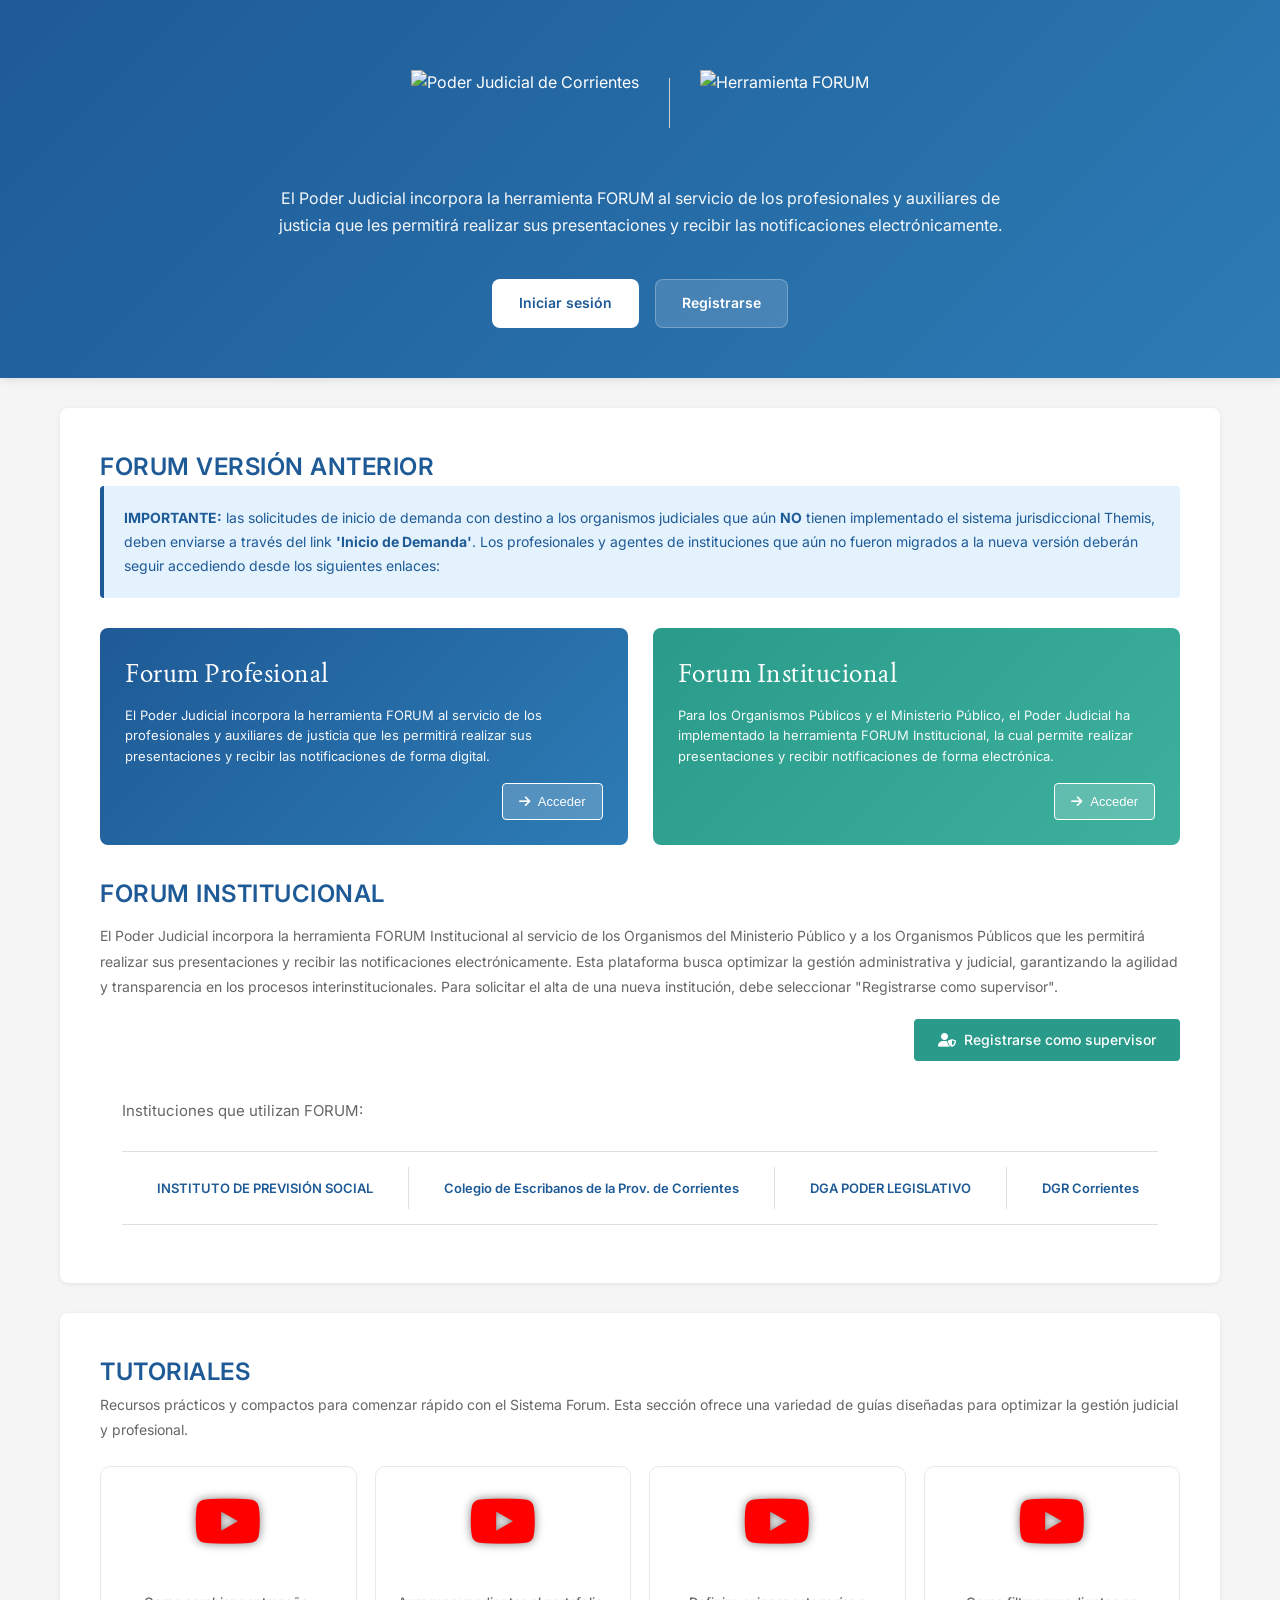
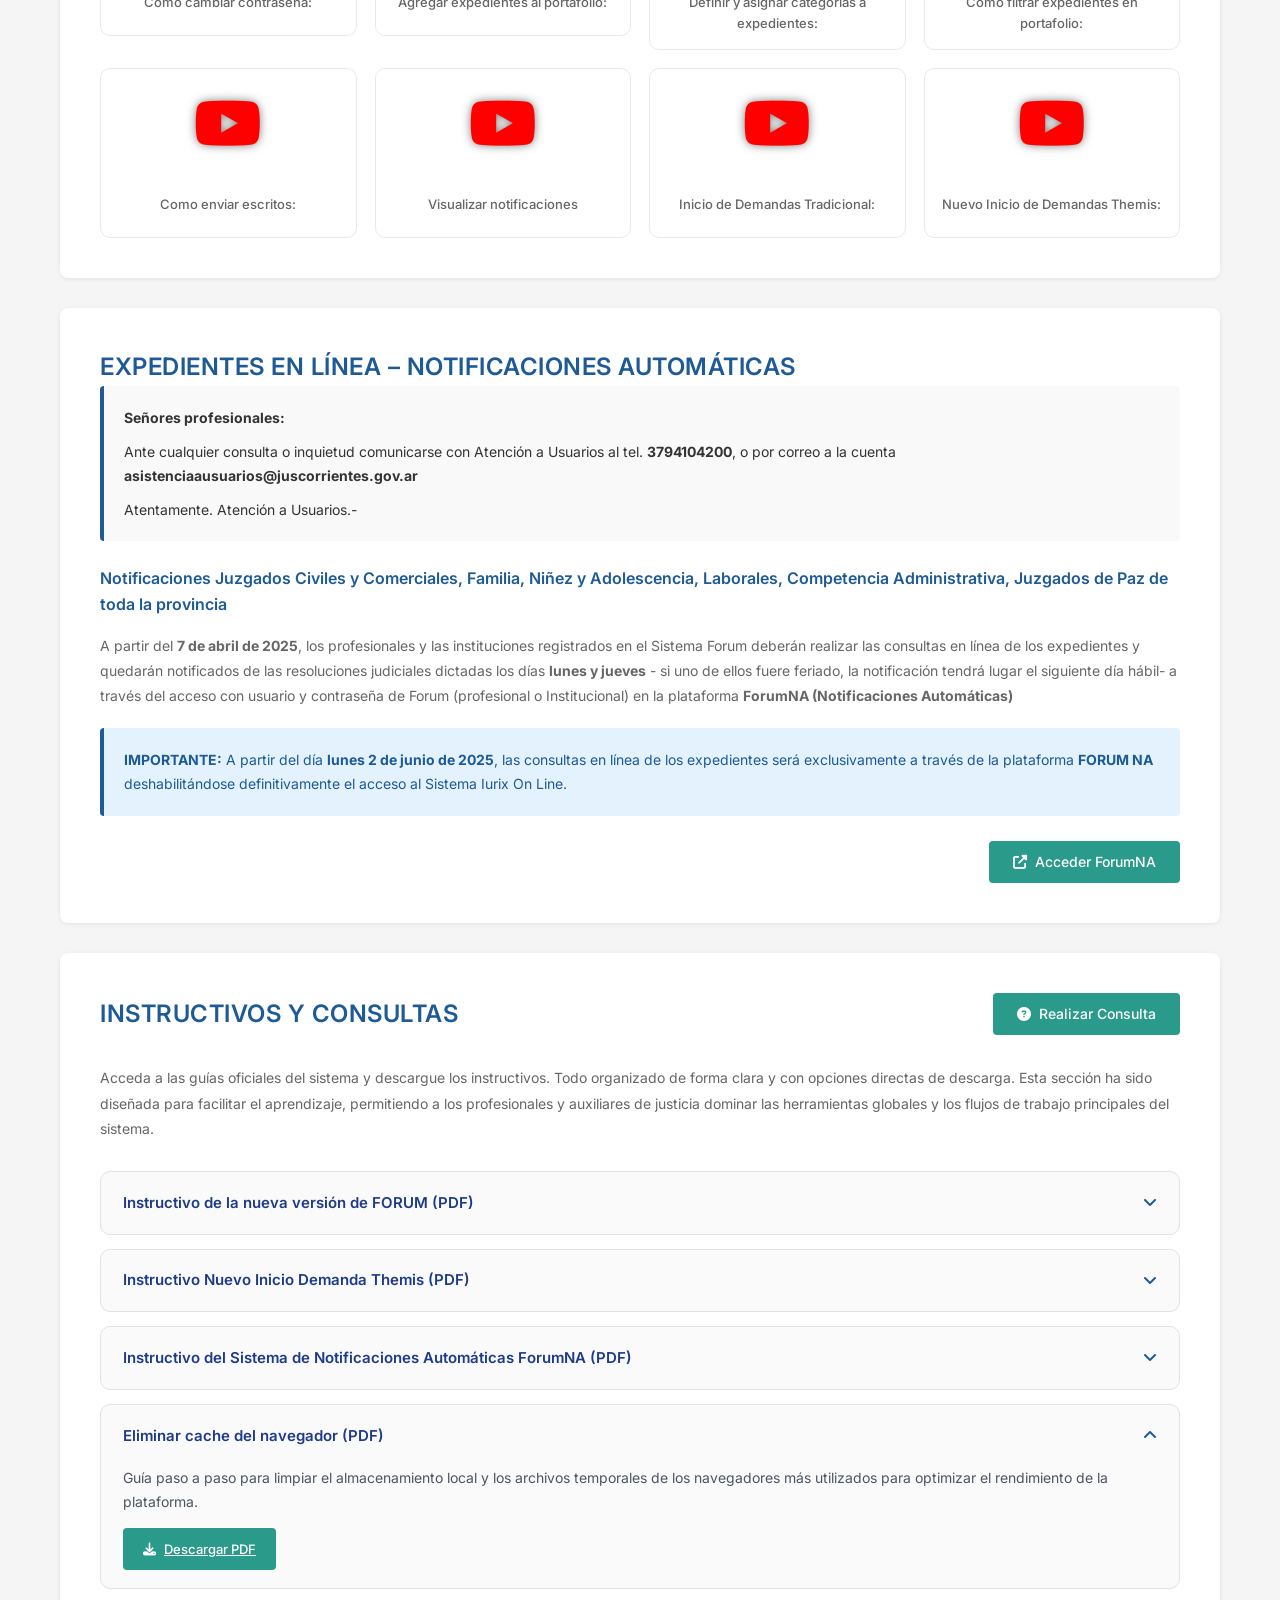
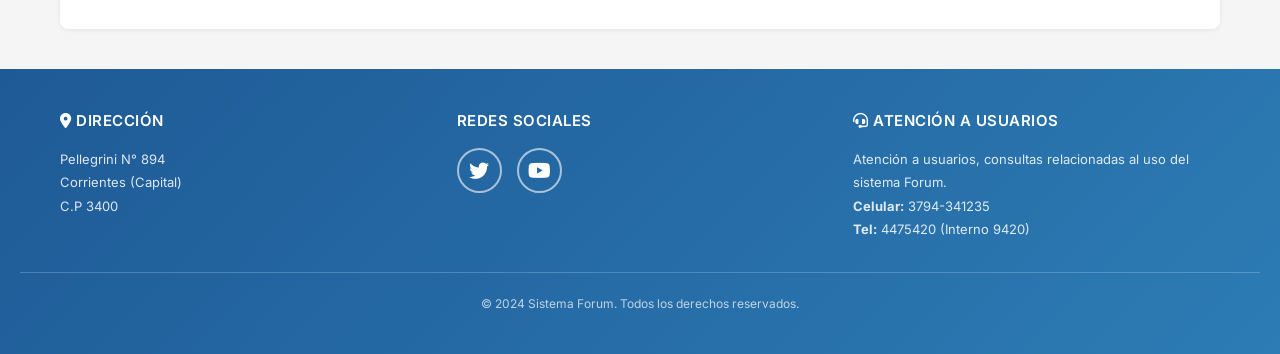
==== sistema_forum.html @ 30502537 "Add files via upload" ====
<!doctype html>
<html lang="es">
  <head>
    <meta charset="UTF-8" />
    <meta name="viewport" content="width=device-width, initial-scale=1.0" />
    <title>Sistema Forum</title>
    
    <!-- FAVICON - Agrega esta línea -->
    <link rel="icon" type="image/x-icon" target="_blank" href="https://images.seeklogo.com/logo-png/4/1/escudo-de-corrientes-logo-png_seeklogo-48926.png?v=1954885437480782368" />
    
    <link
      rel="stylesheet"
      href="https://cdnjs.cloudflare.com/ajax/libs/font-awesome/6.4.0/css/all.min.css"
    />
    <link rel="stylesheet" href="styles.css" />
  </head>
  <body>
    <header>
    <div class="header-logos">
      <img src="LogoIconText.png" alt="Poder Judicial de Corrientes" />
      
      <div class="logo-divider"></div>
      
      <img src="image-removebg-preview.png" alt="Herramienta FORUM" />
    </div>

    <div class="header-description-container">
      <p>
        El Poder Judicial incorpora la herramienta FORUM al servicio de los profesionales 
        y auxiliares de justicia que les permitirá realizar sus presentaciones y recibir 
        las notificaciones electrónicamente.
      </p>
    </div>

    <div class="hero-actions">
      <a target="_blank" href="https://forumbeta.juscorrientes.gov.ar/com.forum.wplogin" class="btn btn-hero">
        Iniciar sesión
      </a>
      <a target="_blank" href="https://forum.juscorrientes.gov.ar/servlet/com.forum.profesional?INS,0" class="btn btn-secondary">
        Registrarse
      </a>
    </div>
  </header>

    <div class="container">
      
      <section>
        <h2 class="body-title">Forum versión anterior</h2>

        <div class="info-box info-box-info">
          <p>
            <strong>IMPORTANTE:</strong> las solicitudes de inicio de demanda con destino a los organismos judiciales que aún <strong>NO</strong> tienen implementado el sistema jurisdiccional Themis, deben enviarse a través del link <strong>'Inicio de Demanda'</strong>. Los profesionales y agentes de instituciones que aún no fueron migrados a la nueva versión deberán seguir accediendo desde los siguientes enlaces:
          </p>
        </div>

        <div class="forums-container">
          <div class="forum-card profesional">
            <h3>Forum Profesional</h3>
            <p>
              El Poder Judicial incorpora la herramienta FORUM al servicio de los profesionales y auxiliares de justicia que les permitirá realizar sus presentaciones y recibir las notificaciones de forma digital.
            </p>
            <button class="forum-card-button">
              <a href="https://forum.juscorrientes.gov.ar/home/index.jsp" target="_blank"><i class="fas fa-arrow-right"></i> Acceder</a>
            </button>
          </div>
          <div class="forum-card institucional">
            <h3>Forum Institucional</h3>
            <p>
              Para los Organismos Públicos y el Ministerio Público, el Poder Judicial ha implementado la herramienta FORUM Institucional, la cual permite realizar presentaciones y recibir notificaciones de forma electrónica.</p>
            <button class="forum-card-button">
              <a href="https://forum.juscorrientes.gov.ar/home/indexAgente.jsp" target="_blank"><i class="fas fa-arrow-right"></i> Acceder</a>
            </button>
          </div>
        </div>

        <div class="section-header">
          <h2 class="body-title">Forum Institucional</h2>
        </div>
        <p>
          El Poder Judicial incorpora la herramienta FORUM Institucional al servicio de los Organismos del Ministerio Público y a los Organismos Públicos que les permitirá realizar sus presentaciones y recibir las notificaciones electrónicamente. Esta plataforma busca optimizar la gestión administrativa y judicial, garantizando la agilidad y transparencia en los procesos interinstitucionales. Para solicitar el alta de una nueva institución, debe seleccionar "Registrarse como supervisor".
        </p>
        <div class="section-actions">
          <a target="_blank" href="https://app.smartsheet.com/b/form/019d912f23777d698bb91f0e088ebc97" class="btn-action">
            <i class="fas fa-user-shield"></i> Registrarse como supervisor
          </a>
        </div>
        <div class="accordion">
          <div class="accordion-item-pasarella">
            <summary>Instituciones que utilizan FORUM: </summary>
          <div class="accordion-body">
              <div class="carousel-wrapper">
                <div class="carousel-track">
                  <div class="carousel-item">INSTITUTO DE PREVISIÓN SOCIAL</div>
                  <div class="carousel-item">Colegio de Escribanos de la Prov. de Corrientes</div>
                  <div class="carousel-item">DGA PODER LEGISLATIVO</div>
                  <div class="carousel-item">DGR Corrientes</div>
                  <div class="carousel-item">FISCALIA DE ESTADO de la Prov. de Corrientes</div>
                  <div class="carousel-item">Dirección de Protección de Niñez y Adolescencia</div>
                  <div class="carousel-item">FISCALIA DE ESTADO Corrientes AMPARO</div>
                  <div class="carousel-item">FISCALIA DE ESTADO Corrientes CIVIL</div>
                  <div class="carousel-item">FISCALIA DE ESTADO Corrientes CONTENCIOSO</div>
                  <div class="carousel-item">BBVA ARGENTINA SA</div>
                  <div class="carousel-item">INSTITUTO DE PREVISIÓN SOCIAL</div>
                  <div class="carousel-item">Colegio de Escribanos de la Prov. de Corrientes</div>
                  <div class="carousel-item">DGA PODER LEGISLATIVO</div>
                  <div class="carousel-item">DGR Corrientes</div>
                  <div class="carousel-item">FISCALIA DE ESTADO de la Prov. de Corrientes</div>
                  <div class="carousel-item">Dirección de Protección de Niñez y Adolescencia</div>
                  <div class="carousel-item">FISCALIA DE ESTADO Corrientes AMPARO</div>
                  <div class="carousel-item">FISCALIA DE ESTADO Corrientes CIVIL</div>
                  <div class="carousel-item">FISCALIA DE ESTADO Corrientes CONTENCIOSO</div>
                  <div class="carousel-item">BBVA ARGENTINA SA</div>
                </div>
              </div>
            </div>
          </div>
        </div>
      </section>

      <section>
        <h2 class="tutorials-title">Tutoriales</h2>
        <p>
          Recursos prácticos y compactos para comenzar rápido con el Sistema Forum. Esta sección ofrece una variedad de guías diseñadas para optimizar la gestión judicial y profesional.
        
        </p>

        <div class="tutorials-container">
          <a href="https://www.youtube.com/watch?v=Wt5XEVZevy8" target="_blank">
            <div class="tutorial-card">
              <div class="tutorial-thumbnail" style="background-image: url('https://img.youtube.com/vi/Wt5XEVZevy8/maxresdefault.jpg');">
                <i class="fab fa-youtube youtube-icon"></i>
              </div>
              <div class="tutorial-content">
                <p>Como cambiar contraseña:</p>
              </div>
            </div>
          </a>
          <a href="https://www.youtube.com/watch?v=kOoavoMvLQ0" target="_blank">
            <div class="tutorial-card">
              <div class="tutorial-thumbnail" style="background-image: url('https://img.youtube.com/vi/kOoavoMvLQ0/maxresdefault.jpg');">
                <i class="fab fa-youtube youtube-icon"></i>
              </div>
              <div class="tutorial-content">
                <p>Agregar expedientes al portafolio:</p>
              </div>
            </div>
          </a>
          <a href="https://www.youtube.com/watch?v=_enFggCWoHg" target="_blank">
            <div class="tutorial-card">
              <div class="tutorial-thumbnail" style="background-image: url('https://img.youtube.com/vi/_enFggCWoHg/maxresdefault.jpg');">
                <i class="fab fa-youtube youtube-icon"></i>
              </div>
              <div class="tutorial-content">
                <p>Definir y asignar categorías a expedientes:</p>
              </div>
            </div>
          </a>
          <a href="https://www.youtube.com/watch?v=E7Jip20YhhE" target="_blank">
            <div class="tutorial-card">
              <div class="tutorial-thumbnail" style="background-image: url('https://img.youtube.com/vi/E7Jip20YhhE/maxresdefault.jpg');">
                <i class="fab fa-youtube youtube-icon"></i>
              </div>
              <div class="tutorial-content">
                <p>Como filtrar expedientes en portafolio:</p>
              </div>
            </div>
          </a>
          <a href="https://www.youtube.com/watch?v=qUJnKOvP3vM" target="_blank">
            <div class="tutorial-card">
              <div class="tutorial-thumbnail" style="background-image: url('https://img.youtube.com/vi/qUJnKOvP3vM/maxresdefault.jpg');">
                <i class="fab fa-youtube youtube-icon"></i>
              </div>
              <div class="tutorial-content">
                <p>Como enviar escritos:</p>
              </div>
            </div>
          </a>
          <a href="https://www.youtube.com/watch?v=ZItbk8GSvBw" target="_blank">
            <div class="tutorial-card">
              <div class="tutorial-thumbnail" style="background-image: url('https://img.youtube.com/vi/ZItbk8GSvBw/maxresdefault.jpg');">
                <i class="fab fa-youtube youtube-icon"></i>
              </div>
              <div class="tutorial-content">
                <p>Visualizar notificaciones</p>
              </div>
            </div>
          </a>
          <a href="https://www.youtube.com/watch?v=luWfJ9dxgf0" target="_blank">
            <div class="tutorial-card">
              <div class="tutorial-thumbnail" style="background-image: url('https://img.youtube.com/vi/luWfJ9dxgf0/maxresdefault.jpg');">
                <i class="fab fa-youtube youtube-icon"></i>
              </div>
              <div class="tutorial-content">
                <p>Inicio de Demandas Tradicional:</p>
              </div>
            </div>
          </a>
          <a href="https://www.youtube.com/watch?v=nAm33Uuue8k" target="_blank">
            <div class="tutorial-card">
              <div class="tutorial-thumbnail" style="background-image: url('https://img.youtube.com/vi/nAm33Uuue8k/maxresdefault.jpg');">
                <i class="fab fa-youtube youtube-icon"></i>
              </div>
              <div class="tutorial-content">
                <p>Nuevo Inicio de Demandas Themis:</p>
              </div>
            </div>
          </a>
        </div>
      </section>

      <section>
        <h2 class="tutorials-title">Expedientes en línea – Notificaciones Automáticas</h2>
        
        <div class="info-box info-box-primary">
          <p class="info-box-label"><strong>Señores profesionales:</strong></p>
          <p>
            Ante cualquier consulta o inquietud comunicarse con Atención a Usuarios al tel. <strong>3794104200</strong>, o por correo a la cuenta <strong>asistenciaausuarios@juscorrientes.gov.ar</strong>
          </p>
          <p class="info-box-closing">Atentamente. Atención a Usuarios.-</p>
        </div>

        <h3 class="section-subtitle">
          Notificaciones Juzgados Civiles y Comerciales, Familia, Niñez y Adolescencia, Laborales, Competencia Administrativa, Juzgados de Paz de toda la provincia
        </h3>

        <p>
          A partir del <strong>7 de abril de 2025</strong>, los profesionales y las instituciones registrados en el Sistema Forum deberán realizar las consultas en línea de los expedientes y quedarán notificados de las resoluciones judiciales dictadas los días <strong>lunes y jueves</strong> - si uno de ellos fuere feriado, la notificación tendrá lugar el siguiente día hábil- a través del acceso con usuario y contraseña de Forum (profesional o Institucional) en la plataforma <strong>ForumNA (Notificaciones Automáticas)</strong> 
        </p>

        <div class="info-box info-box-info">
          <p>
            <strong>IMPORTANTE:</strong> A partir del día <strong>lunes 2 de junio de 2025</strong>, las consultas en línea de los expedientes será exclusivamente a través de la plataforma <strong>FORUM NA</strong> deshabilitándose definitivamente el acceso al Sistema Iurix On Line.
          </p>
        </div>

        <div class="section-actions">
          <a href="https://forumna.juscorrientes.gov.ar/com.forumna.login" target="_blank" class="btn-action">
            <i class="fas fa-external-link-alt"></i> Acceder ForumNA
          </a>
        </div>
      </section>

      <div class="instructivos-section">
        <div class="instructivos-header">
          <h2>Instructivos y Consultas</h2>
          <a target="_blank" href="https://forum.juscorrientes.gov.ar/servlet/com.forum.wpasistenciaforum?INS,0" class="btn-action">
            <i class="fas fa-question-circle"></i> Realizar Consulta
          </a>
        </div>
        <p>
          Acceda a las guías oficiales del sistema y descargue los instructivos. Todo organizado de forma clara y con opciones directas de descarga. Esta sección ha sido diseñada para facilitar el aprendizaje, permitiendo a los profesionales y auxiliares de justicia dominar las herramientas globales y los flujos de trabajo principales del sistema.
        </p>

        <div class="accordion">

          
          <details class="accordion-item">
            <summary>Instructivo de la nueva versión de FORUM (PDF)</summary>
            <div class="accordion-body">
              <p>
                Manual general de la versión 4 del sistema. Detalla las herramientas globales, 
                configuraciones de los módulos y flujos de trabajo principales.
              </p>
              <a href="https://www.juscorrientes.gov.ar/wp-content/uploads/forum/pdf/2026/Instructivo_FORUM_v4.pdf" class="btn-download" download target="_blank">
                <i class="fas fa-download"></i> Descargar PDF
              </a>
            </div>
          </details>
          
          <details class="accordion-item">
            <summary>Instructivo Nuevo Inicio Demanda Themis (PDF)</summary>
            <div class="accordion-body">
              <p>
                Protocolo obligatorio para la carga del nuevo proceso de inicio de demandas 
                dentro de la integración con el ecosistema judicial Themis.
              </p>
              <a href="https://www.juscorrientes.gov.ar/wp-content/uploads/forum/pdf/2026/Instructivo_Nuevo_Inicio_Demanda_Themis.pdf" class="btn-download" download target="_blank">
                <i class="fas fa-download"></i> Descargar PDF
              </a>
            </div>
          </details>

          <details class="accordion-item">
            <summary>Instructivo del Sistema de Notificaciones Automáticas ForumNA (PDF)</summary>
            <div class="accordion-body">
              <p>
                El documento presenta ForumNA, una nueva plataforma del Poder Judicial de Corrientes diseñada para automatizar las notificaciones judiciales. Su objetivo principal es optimizar la gestión y el seguimiento de estos procesos, garantizando mayor eficiencia, trazabilidad y accesibilidad para todos los involucrados.
              </p>
              <a href="https://www.juscorrientes.gov.ar/wp-content/uploads/notificaciones/Instructivo-ForumNA.pdf" class="btn-download" download target="_blank">
                <i class="fas fa-download"></i> Descargar PDF
              </a>
            </div>
          </details>

          <details class="accordion-item" open>
            <summary>Eliminar cache del navegador (PDF)</summary>
            <div class="accordion-body">
              <p>
                Guía paso a paso para limpiar el almacenamiento local y los archivos temporales 
                de los navegadores más utilizados para optimizar el rendimiento de la plataforma.
              </p>
              <a href="https://www.juscorrientes.gov.ar/wp-content/uploads/forum/pdf/2023/Eliminar_Cache_del_navegador.pdf" class="btn-download" download target="_blank">
                <i class="fas fa-download"></i> Descargar PDF
              </a>
            </div>
          </details>
        </div>
      </div>
    </div>

     <footer>
      <div class="container">
        <div>
          <h3><i class="fas fa-map-marker-alt"></i> DIRECCIÓN</h3>
          <p>
            Pellegrini N° 894<br>
            Corrientes (Capital)<br>
            C.P 3400
          </p>
        </div>
        <div>
          <h3>REDES SOCIALES</h3>
          <div style="display: flex; gap: 15px; margin-top: 10px;">
            <a href="https://x.com/juscorrientes" target="_blank" style="display: inline-flex; align-items: center; justify-content: center; width: 45px; height: 45px; border: 2px solid rgba(255,255,255,0.6); border-radius: 50%; color: white; font-size: 20px; transition: all 0.3s;">
             <i class="fab fa-twitter"></i>
            </a>
            <a href="https://www.youtube.com/channel/UCG4guav0FZ1f9ykskVJ81sw" target="_blank" style="display: inline-flex; align-items: center; justify-content: center; width: 45px; height: 45px; border: 2px solid rgba(255,255,255,0.6); border-radius: 50%; color: white; font-size: 20px; transition: all 0.3s;">
              <i class="fab fa-youtube"></i>
            </a>
          </div>
        </div>
        <div>
          <h3><i class="fas fa-headset"></i> ATENCIÓN A USUARIOS</h3>
          <p>
            Atención a usuarios, consultas relacionadas al uso del sistema Forum.<br>
            <strong>Celular:</strong> 3794-341235<br>
            <strong>Tel:</strong> 4475420 (Interno 9420)
          </p>
        </div>
      </div>
      <div class="divider"></div>
      <p class="bottom-text">
        &copy; 2024 Sistema Forum. Todos los derechos reservados.
      </p>
    </footer>
    
  </body>
</html>
---- styles.css ----
@import url('https://fonts.googleapis.com/css2?family=Joan&display=swap');
@import url('https://fonts.googleapis.com/css2?family=Inter:wght@400;500;600&display=swap');

/* Base y Reset */
* {
  margin: 0;
  padding: 0;
  box-sizing: border-box;
}

body {
  font-family: "Inter", -apple-system, BlinkMacSystemFont, "Segoe UI", Roboto, "Helvetica Neue", Arial, sans-serif;
  background-color: #f5f5f5;
  color: #333;
  line-height: 1.6;
}

header {
  background: linear-gradient(135deg, #1e5a96 0%, #2d7cb5 100%);
  color: white;
  padding: 50px 20px; 
  text-align: center;
  box-shadow: 0 2px 8px rgba(0, 0, 0, 0.1);
  position: relative;
  display: flex;
  flex-direction: column;
  align-items: center; 
  gap: 30px; 
}

/* Contenedor blanco para agrupar y destacar los logos */
.header-logos {
  padding: 20px 40px;
  border-radius: 4px;
  display: inline-flex;
  align-items: center;
  justify-content: center;
  gap: 30px;
  max-width: 100%;
}

/* Control estricto de dimensiones para las dos imágenes */
.header-logos img {
  height: 65px; 
  width: auto;
  object-fit: contain;
}

/* Línea divisoria central entre imágenes basada en tu diseño */
.logo-divider {
  width: 1px;
  height: 50px;
  background-color: #cccccc;
}

/* Delimitador de ancho para optimizar la lectura del párrafo descriptivo */
.header-description-container {
  max-width: 800px; 
  width: 100%;
  margin: 0 auto;
}

header p {
  font-family: "Inter", sans-serif;
  font-size: 16px; 
  color: rgba(255, 255, 255, 0.95);
  line-height: 1.7;
  text-wrap: balance; 
}

/* Contenedor de botones del llamado a la acción */
.hero-actions {
  display: flex;
  justify-content: center;
  flex-wrap: wrap;
  gap: 16px;
  margin-top: 10px;
}

/* Botones Base */
.btn {
  display: inline-flex;
  align-items: center;
  justify-content: center;
  padding: 12px 26px;
  font-weight: 600;
  border-radius: 8px;
  text-decoration: none;
  transition: all 0.2s ease;
  font-size: 14px;
  border: 1px solid transparent;
}

.btn-hero {
  background: #ffffff;
  color: #1e5a96;
  border-color: rgba(255, 255, 255, 0.5);
}

.btn-hero:hover {
  background: rgba(255, 255, 255, 0.95);
  transform: translateY(-1px);
}

.btn-secondary {
  background: rgba(255, 255, 255, 0.15);
  color: white;
  border-color: rgba(255, 255, 255, 0.25);
}

.btn-secondary:hover {
  background: rgba(255, 255, 255, 0.3);
  transform: translateY(-1px);
}

.btn-action {
  background: #2a9b8a;
  color: white;
  padding: 10px 24px;
  border: none;
  border-radius: 4px;
  cursor: pointer;
  font-weight: 500;
  font-size: 14px;
  transition: background 0.3s;
  text-decoration: none;
  display: inline-flex;
  align-items: center;
  gap: 8px;
}

section > .btn-action {
  display: block;
  text-align: right;
  margin-top: 15px;
}

/* Info Boxes */
.info-box {
  padding: 20px;
  border-left: 4px solid;
  margin-bottom: 25px;
  border-radius: 4px;
}

.info-box p {
  margin-bottom: 10px;
  font-size: 14px;
  line-height: 1.7;
}

.info-box p:last-child {
  margin-bottom: 0;
}

.info-box-primary {
  background-color: #f9f9f9;
  border-left-color: #1e5a96;
  color: #333;
}

.info-box-warning {
  background-color: #fff3cd;
  border-left-color: #ff9800;
  color: #333;
}

.info-box-info {
  background-color: #e3f2fd;
  border-left-color: #1e5a96;
  color: #1e5a96;
}

.info-box-label {
  margin-bottom: 10px;
}

.info-box-closing {
  margin-bottom: 0;
}

.section-subtitle {
  color: #1e5a96;
  font-size: 16px;
  font-weight: 600;
  margin-bottom: 15px;
  font-family: "Inter", sans-serif;
}

.section-link {
  margin-bottom: 20px;
}

.section-link a {
  color: #1e5a96;
  text-decoration: none;
  font-weight: 600;
  font-size: 14px;
}

.section-link a:hover {
  text-decoration: underline;
}

.section-actions {
  text-align: right;
  margin-top: 20px;
}

.old-version-title {
  color: #1e5a96;
  font-size: 18px;
  font-weight: 600;
  margin-bottom: 20px;
  margin-top: 30px;
  font-family: "Inter", sans-serif;
}

/* Tutorial Links */
.tutorials-container a {
  text-decoration: none;
  color: inherit;
}

.btn-action:hover {
  background: #229073;
}

.btn-download {
  background: #2a9b8a;
  color: white;
  padding: 10px 20px;
  border: none;
  border-radius: 4px;
  cursor: pointer;
  font-weight: 500;
  font-size: 13px;
  transition: background 0.3s;
  display: inline-flex;
  align-items: center;
  gap: 8px;
  align-self: flex-start;
}

.btn-download:hover {
  background: #229073;
}

/* Contenedores y Secciones */
.container {
  max-width: 1200px;
  margin: 0 auto;
  padding: 0 20px;
}

section {
  background: white;
  margin: 30px auto;
  padding: 40px;
  border-radius: 8px;
  box-shadow: 0 1px 4px rgba(0, 0, 0, 0.08);
}

.section-header {
  display: flex;
  justify-content: space-between;
  align-items: center;
  margin-bottom: 10px;
}

section h2 {
  font-family: "Joan", serif;
  font-size: 24px;
  font-weight: 600;
  color: #1e5a96;
  text-transform: uppercase;
  letter-spacing: 0.5px;
}

.tutorials-title,
.body-title {
  font-family: "Inter", sans-serif !important;
}

section > p:first-of-type,
section > p {
  color: #666;
  margin-bottom: 20px;
  font-size: 14px;
  line-height: 1.8;
  font-family: "Inter", sans-serif;
}

/* Tarjetas de Foros */
.forums-container {
  display: grid;
  grid-template-columns: repeat(auto-fit, minmax(280px, 1fr));
  gap: 25px;
  margin-top: 30px;
  margin-bottom: 30px;
}

.forum-card {
  padding: 25px;
  border-radius: 8px;
  color: white;
  display: flex;
  flex-direction: column;
  transition: transform 0.3s, box-shadow 0.3s;
}

.forum-card:hover {
  transform: translateY(-4px);
  box-shadow: 0 8px 16px rgba(0, 0, 0, 0.15);
}

.forum-card.profesional {
  background: linear-gradient(135deg, #1e5a96 0%, #2d7cb5 100%);
}

.forum-card.institucional {
  background: linear-gradient(135deg, #2a9b8a 0%, #3db09e 100%);
}

.forum-card h3 {
  font-family: "Joan", serif;
  font-size: 25px;         /* Subido ligeramente a 20px para compensar la pérdida de grosor */
  font-weight: 550;        /* Reducido de 600 a 400 para que la letra se vea más fina y ligera */
  letter-spacing: 0.5px;   /* Añadido espacio entre letras para darle el toque elegante y separado */
  margin-bottom: 12px;
}

.forum-card p {
  font-size: 13px;
  line-height: 1.6;
  opacity: 0.95;
  flex-grow: 1;
  margin-bottom: 16px;
}

.forum-card-button {
  background: rgba(255, 255, 255, 0.2);
  border: 1.5px solid white;
  color: white;
  padding: 10px 16px;
  border-radius: 4px;
  cursor: pointer;
  font-weight: 500;
  font-size: 13px;
  transition: all 0.3s;
  align-self: flex-end;
  display: inline-flex;
  align-items: center;
  gap: 8px;
}

.forum-card-button a {
  color: white;
  text-decoration: none;
  display: flex;
  align-items: center;
  gap: 8px;
}

.forum-card-button:hover {
  background: rgba(255, 255, 255, 0.3);
}

/* Estructura del Acordeón */
.accordion {
  display: grid;
  gap: 14px;
  margin-top: 20px;
}

.accordion-item {
  background: lch(98.27% 0.01 296.81);
  border: 1px solid #dce3ea;
  border-radius: 10px;
  overflow: hidden;
}

.accordion-item-pasarella {
  background: #ffffffff;
  overflow: hidden;
}

.accordion-item-pasarella summary {
  list-style: none;
  cursor: pointer;
  padding: 18px 22px;
  display: flex;
  justify-content: space-between;
  align-items: center;
  font-weight: 400;
  color: #666;
  font-size: 15px;
  font-family: "Inter", sans-serif;
}

.accordion-item summary {
  list-style: none;
  cursor: pointer;
  padding: 18px 22px;
  display: flex;
  justify-content: space-between;
  align-items: center;
  font-weight: 600;
  color: #1e3a8a;
  font-size: 15px;
}


.accordion-item summary::after {
  content: "\f107";
  font-family: "Font Awesome 6 Free";
  font-weight: 900;
  font-size: 16px;
  color: #1e5a96;
}

.accordion-item[open] summary::after {
  content: "\f106";
}

.accordion-body {
  padding: 0 22px 18px;
  color: #4b5563;
  font-size: 14px;
  line-height: 1.7;
}

.accordion-body p {
  margin-bottom: 14px;
}

/* Carrusel de Organizaciones Autogestionado */
.carousel-wrapper {
  overflow: hidden;
  background: #ffffff;
  border-top: 1px solid #e0e0e0;
  border-bottom: 1px solid #e0e0e0;
  margin-top: 10px;
}

.carousel-track {
  display: flex;
  animation: scroll-left 40s linear infinite;
  width: max-content;
  padding: 15px 0;
}

.carousel-track:hover {
  animation-play-state: paused;
}

@keyframes scroll-left {
  0% {
    transform: translateX(0);
  }
  100% {
    transform: translateX(-50%);
  }
}

.carousel-item {
  flex-shrink: 0;
  width: max-content;
  display: flex;
  align-items: center;
  justify-content: center;
  padding: 10px 35px; 
  font-size: 13px;
  font-weight: 600;
  color: #1e5a96;
  border-right: 1px solid #e0e0e0;
  text-align: center;
  
}

/* Tutoriales */
.tutorials-container {
  display: grid;
  grid-template-columns: repeat(auto-fit, minmax(220px, 1fr));
  gap: 18px;
  margin-top: 24px;
}

.tutorial-card {
  background: #ffffff;
  border-radius: 10px;
  overflow: hidden;
  border: 1px solid #e6eaf0;
  transition: transform 0.25s, box-shadow 0.25s;
  cursor: pointer;
  position: relative;
  min-height: 170px;
}

.tutorial-card:hover {
  transform: translateY(-3px);
  box-shadow: 0 6px 15px rgba(0, 0, 0, 0.08);
}

.tutorial-thumbnail {
  width: 100%;
  height: 110px;
  background-size: cover;
  background-position: center;
  display: flex;
  align-items: center;
  justify-content: center;
  font-size: 42px;
  color: white;
  position: relative;
  overflow: hidden;
}

.tutorial-thumbnail::after {
  content: "";
  position: absolute;
  width: 60px;
  height: 60px;
  background: rgba(255, 255, 255, 0.3);
  border-radius: 50%;
  display: flex;
  align-items: center;
  justify-content: center;
  border: 3px solid white;
}

.tutorial-card:hover .tutorial-thumbnail::after {
  background: rgba(255, 255, 255, 0.5);
}

.play-icon {
  position: absolute;
  width: 60px;
  height: 60px;
  background: rgba(255, 255, 255, 0.3);
  border-radius: 50%;
  display: flex;
  align-items: center;
  justify-content: center;
  border: 3px solid white;
  font-size: 24px;
  color: white;
  transition: all 0.3s;
  z-index: 2;
}

.youtube-icon {
  position: absolute;
  font-size: 60px;
  color: #ff0000;
  text-shadow: 0 0 10px rgba(0, 0, 0, 0.5);
  transition: all 0.3s;
  z-index: 2;
}

.tutorial-card:hover .youtube-icon {
  transform: scale(1.2);
  text-shadow: 0 0 15px rgba(0, 0, 0, 0.7);
}

.tutorial-content {
  padding: 15px;
  text-align: center;
}

.tutorial-content p {
  font-size: 13px;
  color: #666;
  font-weight: 500;
}

/* Instructivos e Informacion de Descargas */
.instructivos-section {
  background: white;
  margin: 30px auto;
  padding: 40px;
  border-radius: 8px;
  box-shadow: 0 1px 4px rgba(0, 0, 0, 0.08);
}

.instructivos-header {
  display: flex;
  justify-content: space-between;
  align-items: center;
  margin-bottom: 30px;
}

.instructivos-header h2 {
  font-size: 24px;
  font-weight: 600;
  color: #1e5a96;
  text-transform: uppercase;
  letter-spacing: 0.5px;
}

.instructivos-section > p {
  color: #666;
  margin-bottom: 30px;
  font-size: 14px;
  line-height: 1.8;
}

/* Footer */
footer {
  background: linear-gradient(135deg, #1e5a96 0%, #2d7cb5 100%);
  color: white;
  padding: 40px 20px;
  text-align: center;
  margin-top: 40px;
}

footer .container {
  display: grid;
  grid-template-columns: repeat(auto-fit, minmax(200px, 1fr));
  gap: 30px;
  text-align: left;
  margin-bottom: 30px;
}

footer h3 {
  font-size: 15px;
  font-weight: 600;
  margin-bottom: 15px;
  text-transform: uppercase;
  letter-spacing: 0.5px;
}

footer p,
footer a {
  font-size: 13px;
  color: rgba(255, 255, 255, 0.85);
  text-decoration: none;
  line-height: 1.8;
}

footer a:hover {
  color: white;
}

footer .divider {
  width: 100%;
  height: 1px;
  background: rgba(255, 255, 255, 0.2);
  margin: 20px 0;
}

footer .bottom-text {
  font-size: 12px;
  color: rgba(255, 255, 255, 0.7);
}

/*Responsie*/
@media (max-width: 600px) {
  header {
    padding: 35px 15px;
    gap: 24px;
  }

  .header-logos {
    padding: 15px 25px;
    gap: 20px;
    flex-direction: column; /* Apila las imágenes verticalmente en pantallas muy pequeñas */
  }

  .logo-divider {
    width: 60px; /* Cambia a una línea horizontal si se apilan */
    height: 1px;
  }

  .header-logos img {
    height: 50px; /* Reduce sutilmente el tamaño de los logos en móviles */
  }

  header p {
    font-size: 14px;
  }
  
  .hero-actions {
    flex-direction: column;
    width: 100%;
    max-width: 300px;
  }
}



/* Responsive */
@media (max-width: 768px) {
  header h1 {
    font-size: 28px;
  }

  .btn-header {
    width: 100%;
  }

  section,
  .instructivos-section {
    padding: 25px;
    margin: 20px auto;
  }

  .section-header,
  .instructivos-header {
    flex-direction: column;
    align-items: flex-start;
    gap: 15px;
  }

  .forums-container {
    grid-template-columns: 1fr;
  }

  .tutorials-container {
    grid-template-columns: repeat(2, 1fr);
  }

  .carousel-item {
    width: 200px;
    padding: 8px 12px;
  }
  
}
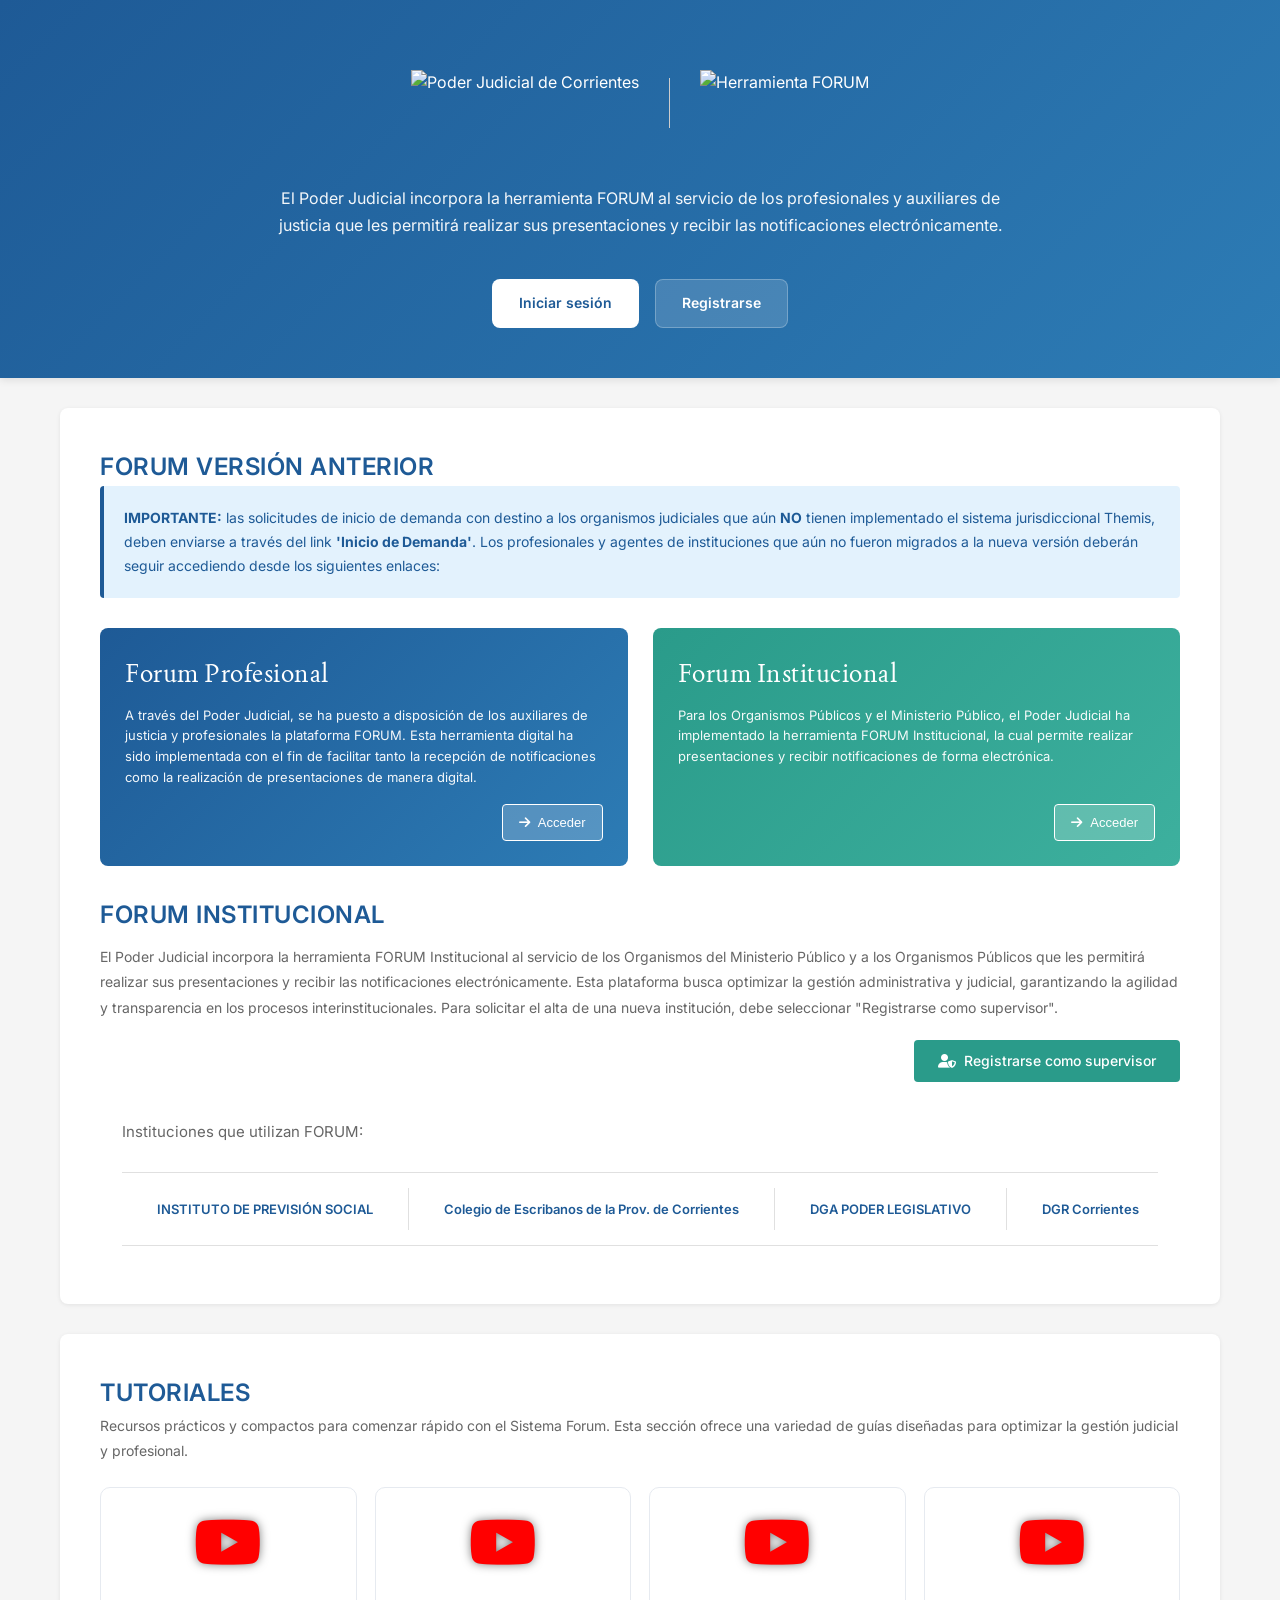
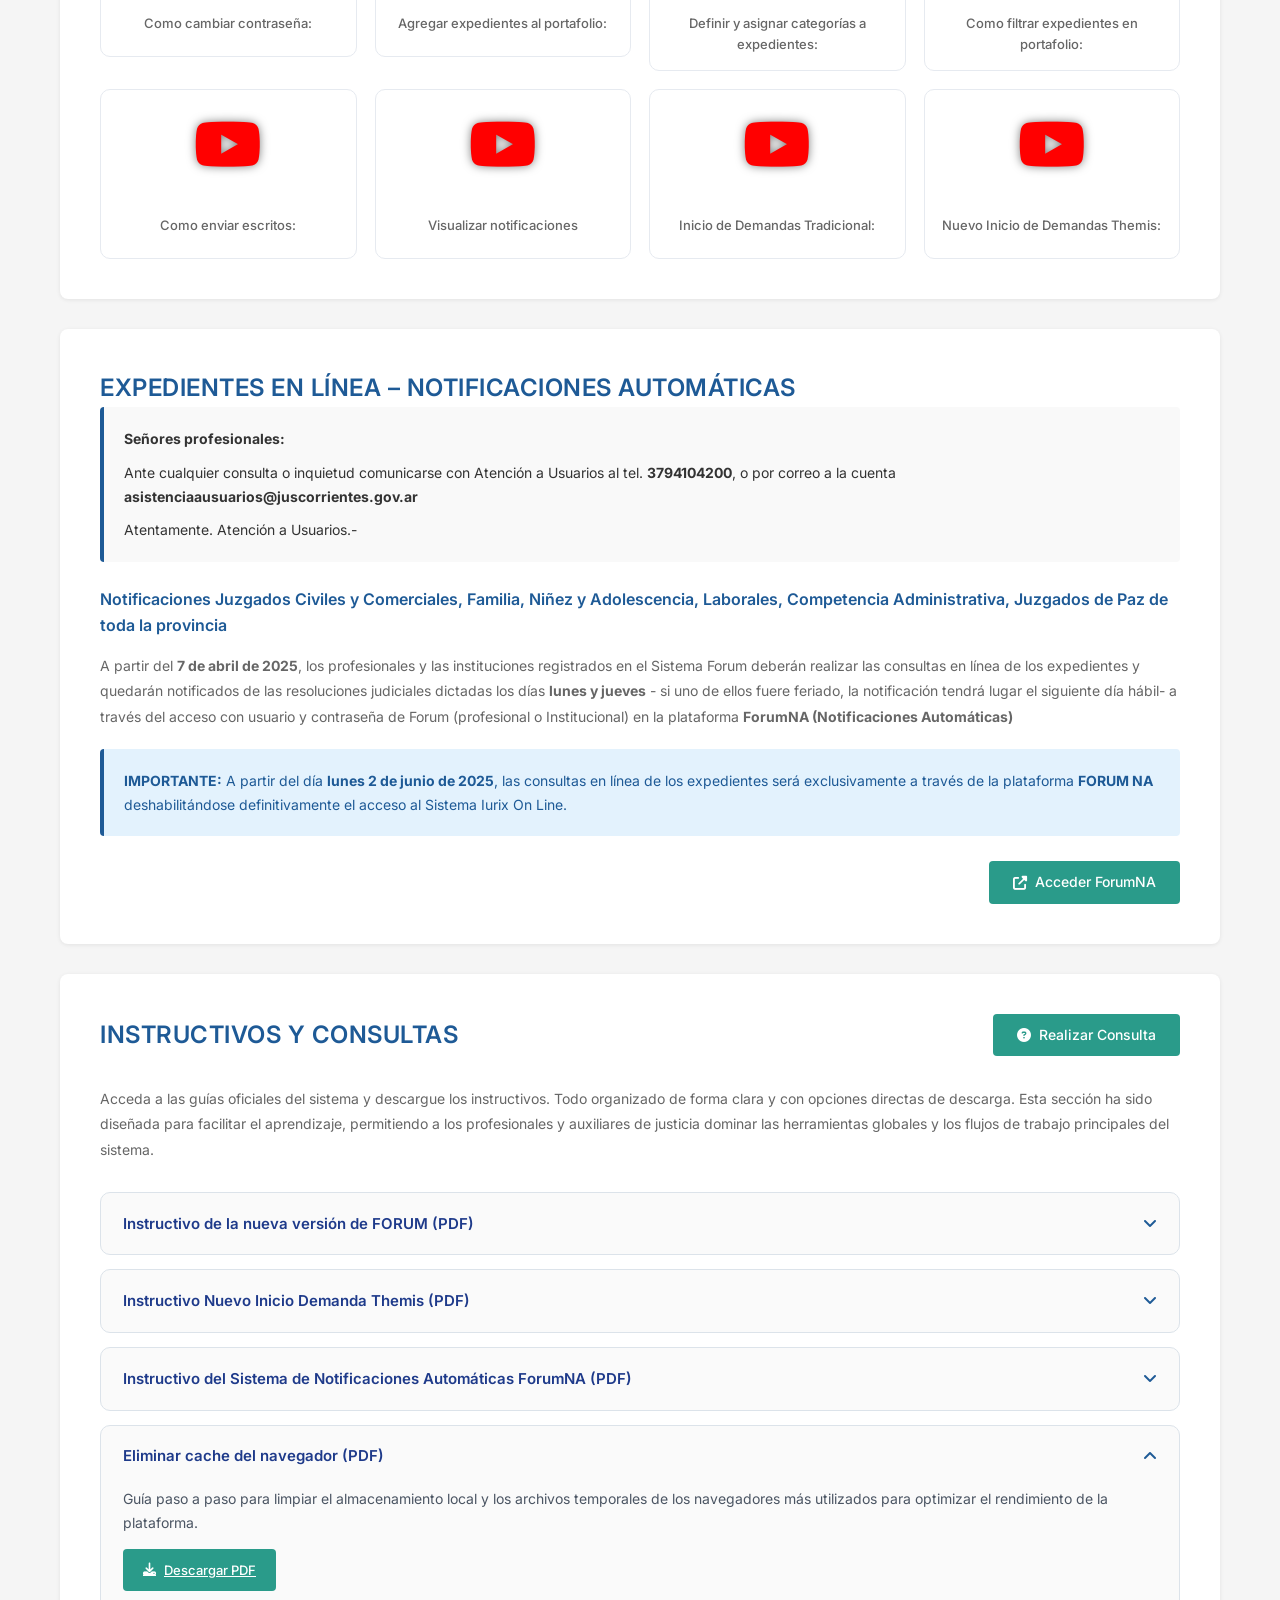
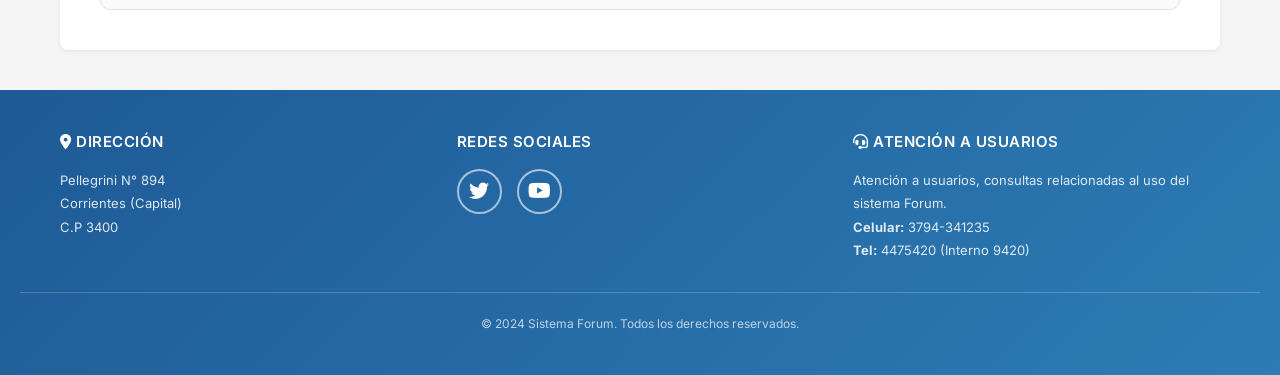
==== commit e2b7e45a: "Add files via upload" ====
--- a/sistema_forum.html
+++ b/sistema_forum.html
@@ -57,7 +57,7 @@
           <div class="forum-card profesional">
             <h3>Forum Profesional</h3>
             <p>
-              El Poder Judicial incorpora la herramienta FORUM al servicio de los profesionales y auxiliares de justicia que les permitirá realizar sus presentaciones y recibir las notificaciones de forma digital.
+            A través del Poder Judicial, se ha puesto a disposición de los auxiliares de justicia y profesionales la plataforma FORUM. Esta herramienta digital ha sido implementada con el fin de facilitar tanto la recepción de notificaciones como la realización de presentaciones de manera digital. 
             </p>
             <button class="forum-card-button">
               <a href="https://forum.juscorrientes.gov.ar/home/index.jsp" target="_blank"><i class="fas fa-arrow-right"></i> Acceder</a>
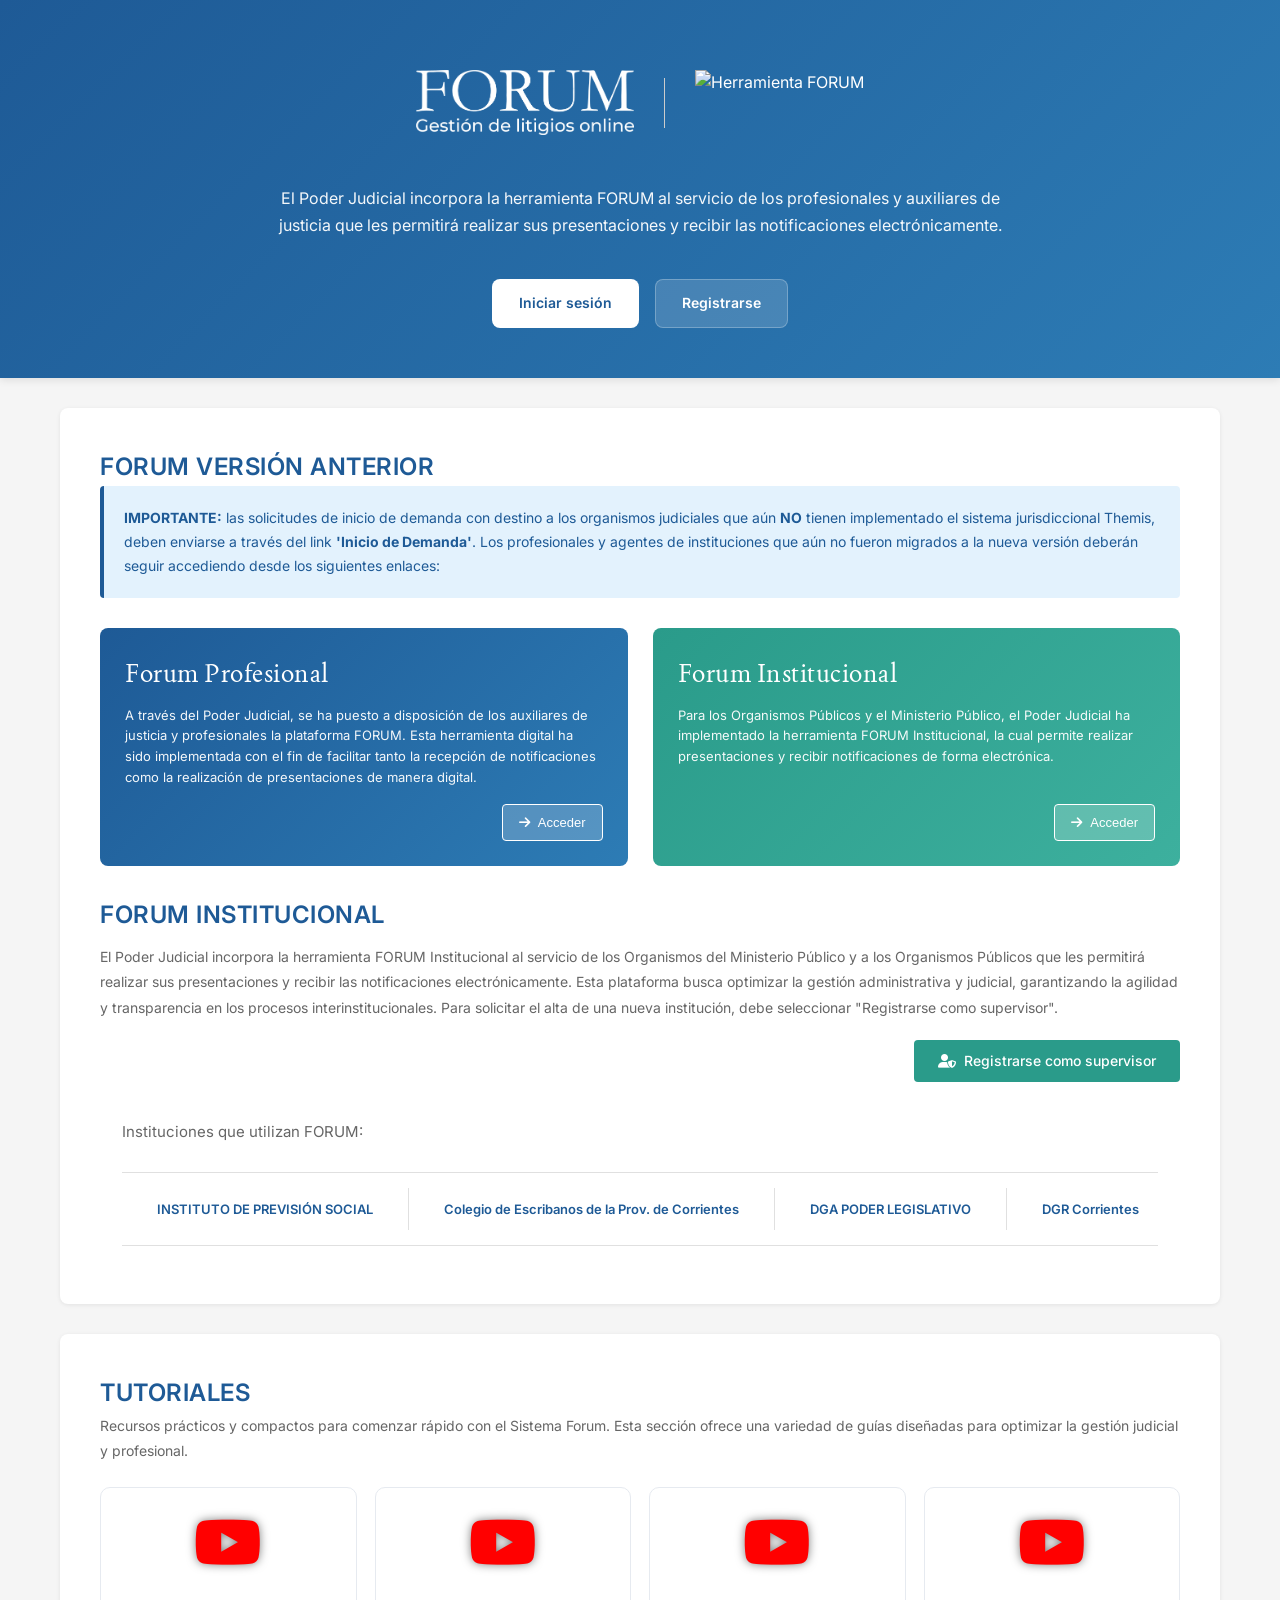
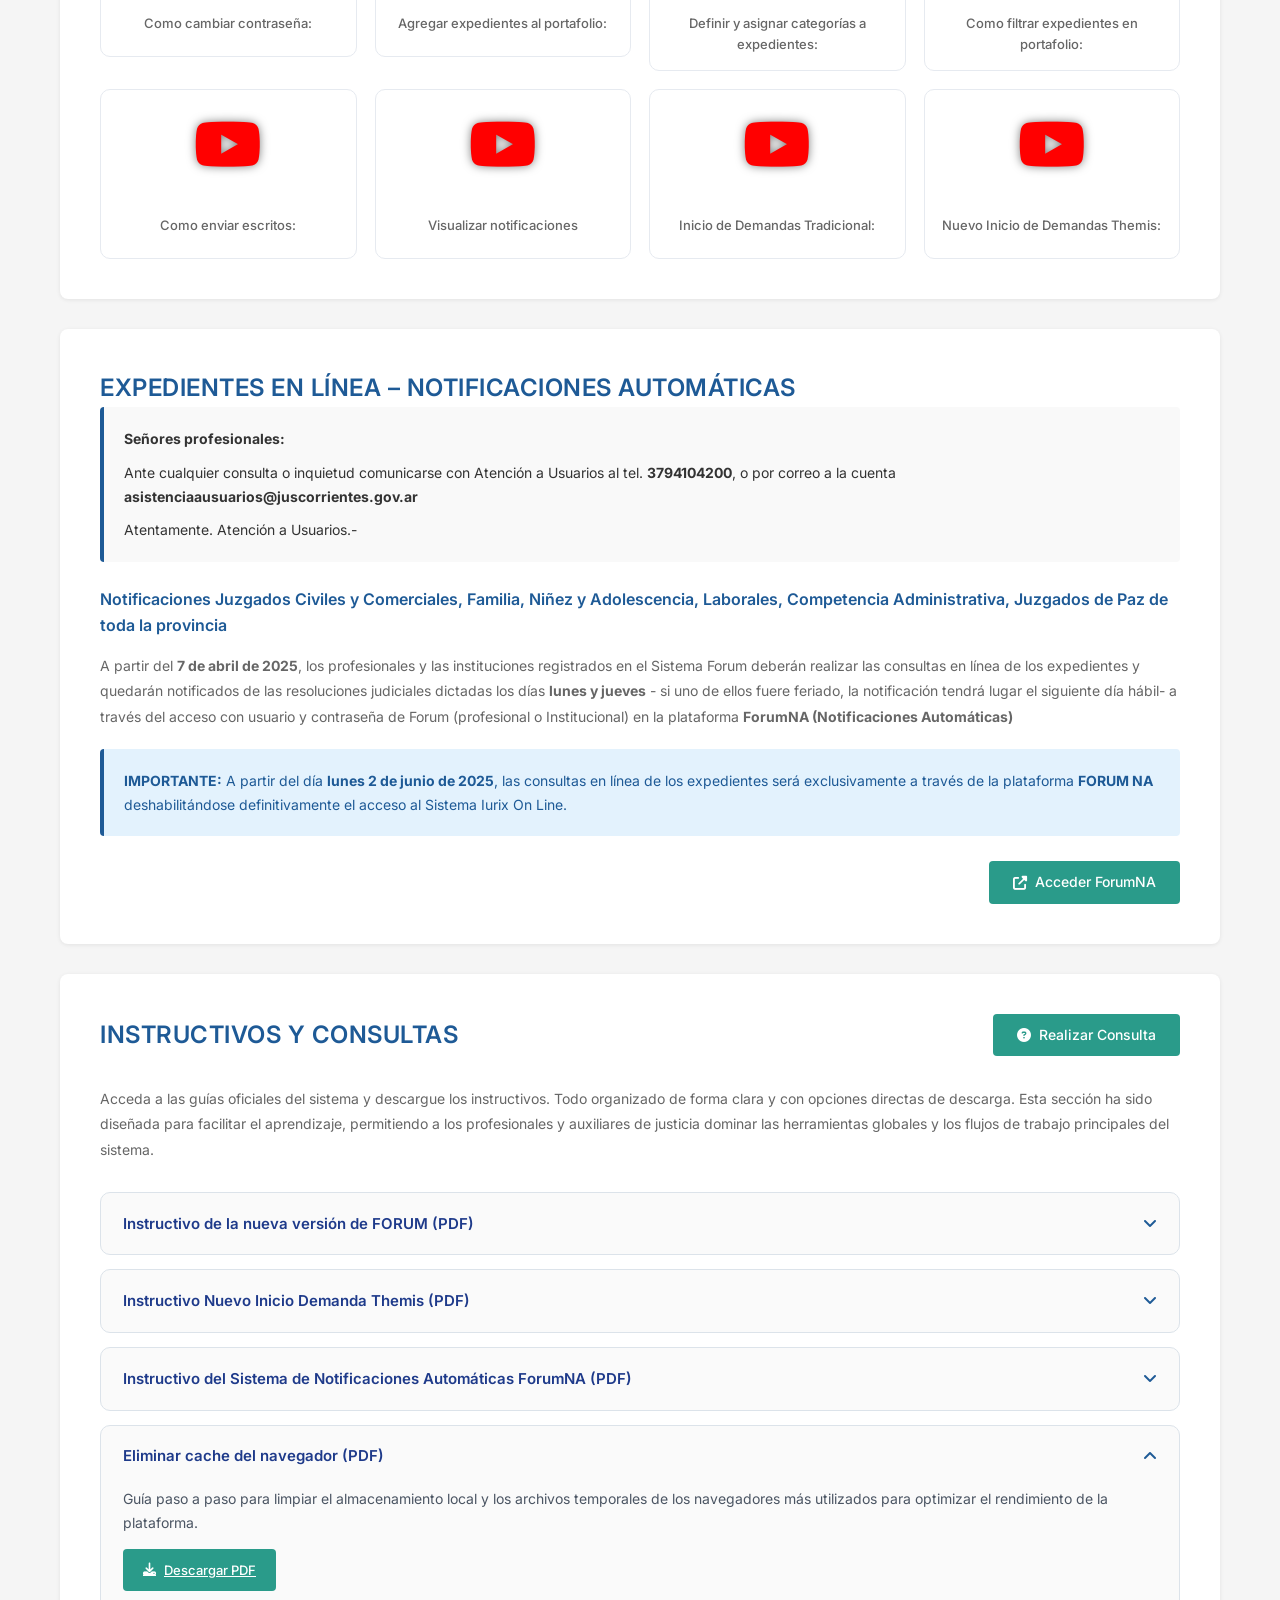
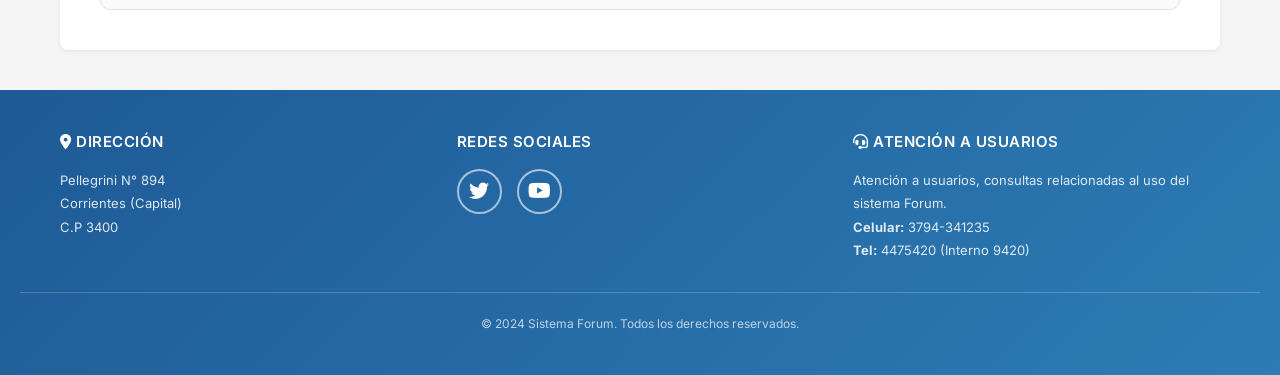
==== commit 8de4132d: "Add files via upload" ====
--- a/sistema_forum.html
+++ b/sistema_forum.html
@@ -17,11 +17,11 @@
   <body>
     <header>
     <div class="header-logos">
-      <img src="LogoIconText.png" alt="Poder Judicial de Corrientes" />
+      <img src="./logos/logoForum.png" alt="Herramienta FORUM" />
       
       <div class="logo-divider"></div>
       
-      <img src="image-removebg-preview.png" alt="Herramienta FORUM" />
+      <img src="./logos/logoPJ.png" alt="Herramienta FORUM" />
     </div>
 
     <div class="header-description-container">
